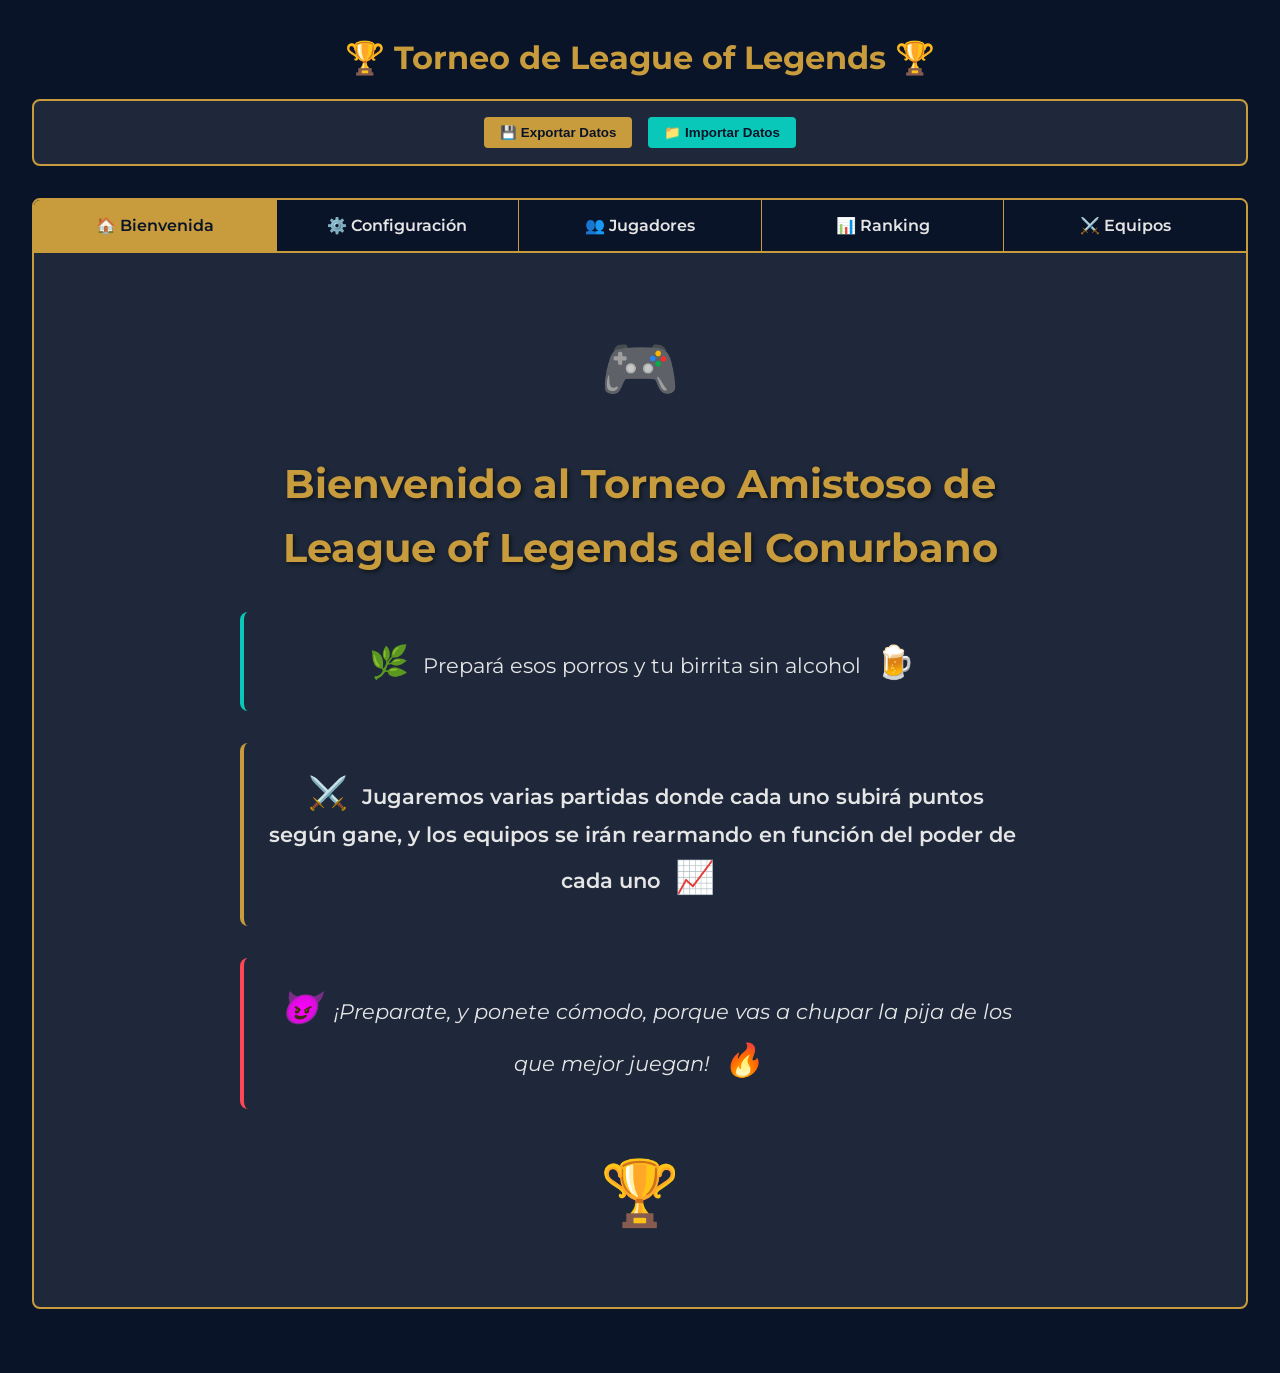
==== index.html @ f6925c89 "Initial commit - LoL Tournament project" ====
<!DOCTYPE html>
<html lang="es">
<head>
    <meta charset="UTF-8">
    <meta name="viewport" content="width=device-width, initial-scale=1.0">
    <title>Torneo LoL - Conurbano Edition</title>
    <link href="https://fonts.googleapis.com/css2?family=Montserrat:wght@400;600&display=swap" rel="stylesheet">
    <link rel="stylesheet" href="styles.css">
</head>
<body>
    <div class="container">
        <h1>🏆 Torneo de League of Legends 🏆</h1>

        <!-- Controles Globales de Datos -->
        <div class="global-controls">
            <button class="btn btn-export" onclick="exportData()">💾 Exportar Datos</button>
            <input type="file" id="importFile" accept=".json" style="display: none;" onchange="importData(event)">
            <button class="btn btn-import" onclick="document.getElementById('importFile').click()">📁 Importar Datos</button>
        </div>

        <!-- Sistema de Pestañas -->
        <div class="tabs-container">
            <div class="tabs-header">
                <button class="tab-button active" data-tab="welcome" onclick="switchTab('welcome')">
                    🏠 Bienvenida
                </button>
                <button class="tab-button" data-tab="config" onclick="switchTab('config')">
                    ⚙️ Configuración
                </button>
                <button class="tab-button" data-tab="players" onclick="switchTab('players')">
                    👥 Jugadores
                </button>
                <button class="tab-button" data-tab="ranking" onclick="switchTab('ranking')">
                    📊 Ranking
                </button>
                <button class="tab-button" data-tab="teams" onclick="switchTab('teams')">
                    ⚔️ Equipos
                </button>
            </div>

            <!-- Pestaña de Bienvenida -->
            <div id="welcome" class="tab-content active">
                <div class="welcome-container">
                    <div class="welcome-icon">🎮</div>
                    <h2 class="welcome-title">Bienvenido al Torneo Amistoso de League of Legends del Conurbano</h2>
                    
                    <div class="welcome-text">
                        <span class="welcome-emoji">🌿</span>
                        Prepará esos porros y tu birrita sin alcohol
                        <span class="welcome-emoji">🍺</span>
                    </div>
                    
                    <div class="welcome-text highlight">
                        <span class="welcome-emoji">⚔️</span>
                        Jugaremos varias partidas donde cada uno subirá puntos según gane, y los equipos se irán rearmando en función del poder de cada uno
                        <span class="welcome-emoji">📈</span>
                    </div>
                    
                    <div class="welcome-text warning">
                        <span class="welcome-emoji">😈</span>
                        ¡Preparate, y ponete cómodo, porque vas a chupar la pija de los que mejor juegan!
                        <span class="welcome-emoji">🔥</span>
                    </div>

                    <div class="welcome-icon">🏆</div>
                </div>
            </div>

            <!-- Pestaña de Configuración -->
            <div id="config" class="tab-content">
                <h2>Configuración de Puntos</h2>
                <div class="config-container">
                    <div class="config-section">
                        <h3>Puntos de Poder por Rango</h3>
                        <div class="config-grid" id="rankPointsConfig"></div>
                    </div>
                    <div class="config-section">
                        <h3>Puntos por Posición en Ranking</h3>
                        <div class="config-grid" id="victoryPointsConfig"></div>
                    </div>
                </div>
            </div>

            <!-- Pestaña de Jugadores -->
            <div id="players" class="tab-content">
                <h2>Administración de Jugadores</h2>
                <form class="player-form" id="playerForm">
                    <input type="text" id="playerName" placeholder="Nombre del jugador" required>
                    <select id="playerRank" required>
                        <option value="">Selecciona un rango</option>
                        <option value="Hierro">Hierro</option>
                        <option value="Bronce">Bronce</option>
                        <option value="Plata">Plata</option>
                        <option value="Oro">Oro</option>
                        <option value="Platino">Platino</option>
                        <option value="Esmeralda">Esmeralda</option>
                    </select>
                    <button type="submit">➕ Añadir Jugador</button>
                </form>
                <ul class="players-list" id="playersList"></ul>
            </div>

            <!-- Pestaña de Ranking -->
            <div id="ranking" class="tab-content">
                <h2>Ranking de Victorias</h2>
                <div id="rankingList"></div>
            </div>

            <!-- Pestaña de Equipos -->
            <div id="teams" class="tab-content">
                <h2>Creador de Equipos</h2>
                <div class="player-selection">
                    <h3>Selección de Jugadores</h3>
                    <table class="ranking-table">
                        <thead>
                            <tr>
                                <th>Jugador</th>
                                <th>Rango</th>
                                <th>Puntos de Poder</th>
                                <th>Acciones</th>
                            </tr>
                        </thead>
                        <tbody id="playerSelectionList"></tbody>
                    </table>
                </div>
                <div class="team-builder">
                    <div class="team-container team-blue">
                        <div class="team-header">
                            <h3>🔵 Equipo Azul</h3>
                            <span class="team-power" id="bluePower">0 puntos</span>
                        </div>
                        <ul class="team-players" id="blueTeamList"></ul>
                    </div>
                    <div class="team-container team-red">
                        <div class="team-header">
                            <h3>🔴 Equipo Rojo</h3>
                            <span class="team-power" id="redPower">0 puntos</span>
                        </div>
                        <ul class="team-players" id="redTeamList"></ul>
                    </div>
                </div>
                <div class="team-controls">
                    <button class="btn btn-victory-blue" onclick="declareVictory('blue')" id="blueVictoryBtn" disabled>
                        🏆 Victoria Equipo Azul
                    </button>
                    <button class="btn btn-victory-red" onclick="declareVictory('red')" id="redVictoryBtn" disabled>
                        🏆 Victoria Equipo Rojo
                    </button>
                </div>
            </div>
        </div>
    </div>

    <script src="app.js"></script>
</body>
</html>
---- styles.css ----
:root {
    --color-background: #0A1428;
    --color-container: #1E283A;
    --color-accent-gold: #C89B3C;
    --color-accent-cyan: #0AC8B9;
    --color-text: #E5E5E5;
}

* {
    margin: 0;
    padding: 0;
    box-sizing: border-box;
}

body {
    font-family: 'Montserrat', sans-serif;
    background-color: var(--color-background);
    color: var(--color-text);
    line-height: 1.6;
    padding: 2rem;
}

.container {
    max-width: 1400px;
    margin: 0 auto;
}

h1, h2 {
    color: var(--color-accent-gold);
    margin-bottom: 1rem;
    text-align: center;
}

/* Sistema de Pestañas */
.tabs-container {
    background-color: var(--color-container);
    border-radius: 8px;
    border: 2px solid var(--color-accent-gold);
    margin-bottom: 2rem;
    overflow: hidden;
}

.tabs-header {
    display: flex;
    background-color: var(--color-background);
    border-bottom: 2px solid var(--color-accent-gold);
}

.tab-button {
    flex: 1;
    padding: 1rem;
    background-color: transparent;
    border: none;
    color: var(--color-text);
    cursor: pointer;
    font-family: 'Montserrat', sans-serif;
    font-size: 1rem;
    font-weight: 600;
    transition: all 0.3s;
    border-right: 1px solid var(--color-accent-gold);
}

.tab-button:last-child {
    border-right: none;
}

.tab-button:hover {
    background-color: rgba(200, 155, 60, 0.1);
}

.tab-button.active {
    background-color: var(--color-accent-gold);
    color: var(--color-background);
}

.tab-content {
    display: none;
    padding: 2rem;
    animation: fadeIn 0.3s;
}

.tab-content.active {
    display: block;
}

@keyframes fadeIn {
    from { opacity: 0; }
    to { opacity: 1; }
}

/* Página de Bienvenida */
.welcome-container {
    text-align: center;
    max-width: 800px;
    margin: 0 auto;
}

.welcome-title {
    font-size: 2.5rem;
    color: var(--color-accent-gold);
    margin-bottom: 2rem;
    text-shadow: 2px 2px 4px rgba(0, 0, 0, 0.5);
}

.welcome-icon {
    font-size: 4rem;
    margin: 2rem 0;
}

.welcome-text {
    font-size: 1.3rem;
    margin: 2rem 0;
    padding: 1.5rem;
    background-color: var(--color-container);
    border-radius: 8px;
    border-left: 4px solid var(--color-accent-cyan);
}

.welcome-text.highlight {
    border-left-color: var(--color-accent-gold);
    font-weight: 600;
}

.welcome-text.warning {
    border-left-color: #ff4655;
    font-style: italic;
}

.welcome-emoji {
    font-size: 2rem;
    margin: 0 0.5rem;
}

/* Controles Globales */
.global-controls {
    display: flex;
    justify-content: center;
    gap: 1rem;
    margin-bottom: 2rem;
    padding: 1rem;
    background-color: var(--color-container);
    border-radius: 8px;
    border: 2px solid var(--color-accent-gold);
}

.btn-export {
    background-color: var(--color-accent-gold);
    color: var(--color-background);
    font-weight: 600;
}

.btn-import {
    background-color: var(--color-accent-cyan);
    color: var(--color-background);
    font-weight: 600;
}

.section {
    background-color: var(--color-container);
    padding: 2rem;
    margin-bottom: 2rem;
    border-radius: 8px;
    border: 1px solid var(--color-accent-gold);
}

/* Formulario de jugadores */
.player-form {
    display: flex;
    gap: 1rem;
    margin-bottom: 2rem;
    flex-wrap: wrap;
}

.player-form input,
.player-form select,
.player-form button {
    padding: 0.5rem 1rem;
    border: 1px solid var(--color-accent-cyan);
    background-color: var(--color-background);
    color: var(--color-text);
    border-radius: 4px;
}

.player-form button {
    background-color: var(--color-accent-cyan);
    color: var(--color-background);
    cursor: pointer;
    transition: opacity 0.3s;
}

.player-form button:hover {
    opacity: 0.9;
}

/* Lista de jugadores */
.rank-display {
    cursor: pointer;
    padding: 0.2rem 0.5rem;
    border-radius: 4px;
    color: var(--color-background);
    font-weight: 600;
    text-shadow: 0 1px 2px rgba(0, 0, 0, 0.5);
}

.rank-display:hover {
    opacity: 0.85;
    transform: scale(1.05);
}

/* Colores por Rango (basados en LoL) */
.rank-display.rank-hierro,
.ranking-table .rank-hierro {
    background: linear-gradient(135deg, #4a4a4a, #2a2a2a);
    color: #8b8b8b;
}

.rank-display.rank-bronce,
.ranking-table .rank-bronce {
    background: linear-gradient(135deg, #8b5a3c, #6d4c41);
    color: #ffffff;
}

.rank-display.rank-plata,
.ranking-table .rank-plata {
    background: linear-gradient(135deg, #b8c5d6, #7f8c9e);
    color: #1a1a2e;
}

.rank-display.rank-oro,
.ranking-table .rank-oro {
    background: linear-gradient(135deg, #f4c542, #d4a82a);
    color: #1a1a2e;
}

.rank-display.rank-platino,
.ranking-table .rank-platino {
    background: linear-gradient(135deg, #4fd3c1, #2eb09e);
    color: #0a1428;
}

.rank-display.rank-esmeralda,
.ranking-table .rank-esmeralda {
    background: linear-gradient(135deg, #00d4aa, #00b894);
    color: #0a1428;
    box-shadow: 0 0 10px rgba(0, 212, 170, 0.5);
}

.rank-select {
    padding: 0.2rem 0.5rem;
    border: 1px solid var(--color-accent-cyan);
    background-color: var(--color-background);
    color: var(--color-text);
    border-radius: 4px;
}

.players-list {
    list-style: none;
}

.player-item {
    display: flex;
    justify-content: space-between;
    align-items: center;
    padding: 1rem;
    margin-bottom: 0.5rem;
    background-color: var(--color-background);
    border-radius: 4px;
}

.player-info {
    display: flex;
    gap: 1rem;
    align-items: center;
}

.player-actions {
    display: flex;
    gap: 0.5rem;
}

.btn {
    padding: 0.5rem 1rem;
    border: none;
    border-radius: 4px;
    cursor: pointer;
    transition: opacity 0.3s;
}

.btn-delete {
    background-color: #ff4655;
    color: white;
}

.btn-edit {
    background-color: var(--color-accent-gold);
    color: var(--color-background);
}

.btn:hover {
    opacity: 0.9;
}

.ranking-table {
    width: 100%;
    border-collapse: collapse;
    margin-top: 1rem;
}

.ranking-table th,
.ranking-table td {
    padding: 0.8rem;
    text-align: left;
    border-bottom: 1px solid var(--color-accent-gold);
}

.ranking-table th {
    background-color: var(--color-background);
    color: var(--color-accent-gold);
}

.ranking-table tr:hover {
    background-color: rgba(10, 200, 185, 0.1);
}

.power-points {
    color: var(--color-accent-cyan);
    font-weight: bold;
}

/* Estilos para el Creador de Equipos */
.team-builder {
    display: grid;
    grid-template-columns: 1fr 1fr;
    gap: 2rem;
}

.team-container {
    background-color: var(--color-background);
    padding: 1rem;
    border-radius: 8px;
    min-height: 300px;
}

.team-blue {
    border: 2px solid #0AC8B9;
}

.team-red {
    border: 2px solid #ff4655;
}

.team-header {
    display: flex;
    justify-content: space-between;
    align-items: center;
    margin-bottom: 1rem;
    padding-bottom: 0.5rem;
    border-bottom: 1px solid var(--color-accent-gold);
}

.team-header h3 {
    margin: 0;
}

.team-power {
    font-weight: bold;
    color: var(--color-accent-cyan);
}

.team-players {
    list-style: none;
}

.team-player {
    display: flex;
    justify-content: space-between;
    align-items: center;
    padding: 0.8rem;
    margin-bottom: 0.5rem;
    background-color: var(--color-container);
    border-radius: 4px;
}

.team-player-info {
    display: flex;
    align-items: center;
    gap: 0.8rem;
}

.team-player-info .rank-display {
    font-size: 0.85rem;
    padding: 0.3rem 0.6rem;
}

.team-player-info .power-points {
    font-size: 0.9rem;
}

.player-selection {
    margin-bottom: 2rem;
}

.player-selection .btn-add-blue {
    background-color: #0AC8B9;
    color: var(--color-background);
}

.player-selection .btn-add-red {
    background-color: #ff4655;
    color: var(--color-background);
}

.team-controls {
    display: flex;
    justify-content: center;
    gap: 1rem;
    margin-top: 2rem;
}

.btn-victory-blue {
    background-color: #0AC8B9;
    color: var(--color-background);
}

.btn-victory-red {
    background-color: #ff4655;
    color: var(--color-background);
}

.btn[disabled] {
    opacity: 0.5;
    cursor: not-allowed;
}

/* Estilos para Configuración */
.config-container {
    display: grid;
    grid-template-columns: 1fr 1fr;
    gap: 2rem;
}

.config-section h3 {
    color: var(--color-accent-cyan);
    margin-bottom: 1rem;
    font-size: 1.1rem;
}

.config-grid {
    display: flex;
    flex-direction: column;
    gap: 0.8rem;
}

.config-item {
    display: grid;
    grid-template-columns: 1fr 1fr;
    gap: 1rem;
    align-items: center;
    padding: 0.5rem;
    background-color: var(--color-background);
    border-radius: 4px;
}

.config-item label {
    color: var(--color-text);
}

.config-item input {
    padding: 0.4rem;
    border: 1px solid var(--color-accent-cyan);
    background-color: var(--color-container);
    color: var(--color-text);
    border-radius: 4px;
    text-align: center;
}

@media (max-width: 768px) {
    .config-container {
        grid-template-columns: 1fr;
    }
    
    .tabs-header {
        flex-direction: column;
    }
    
    .tab-button {
        border-right: none;
        border-bottom: 1px solid var(--color-accent-gold);
    }
    
    .team-builder {
        grid-template-columns: 1fr;
    }
}
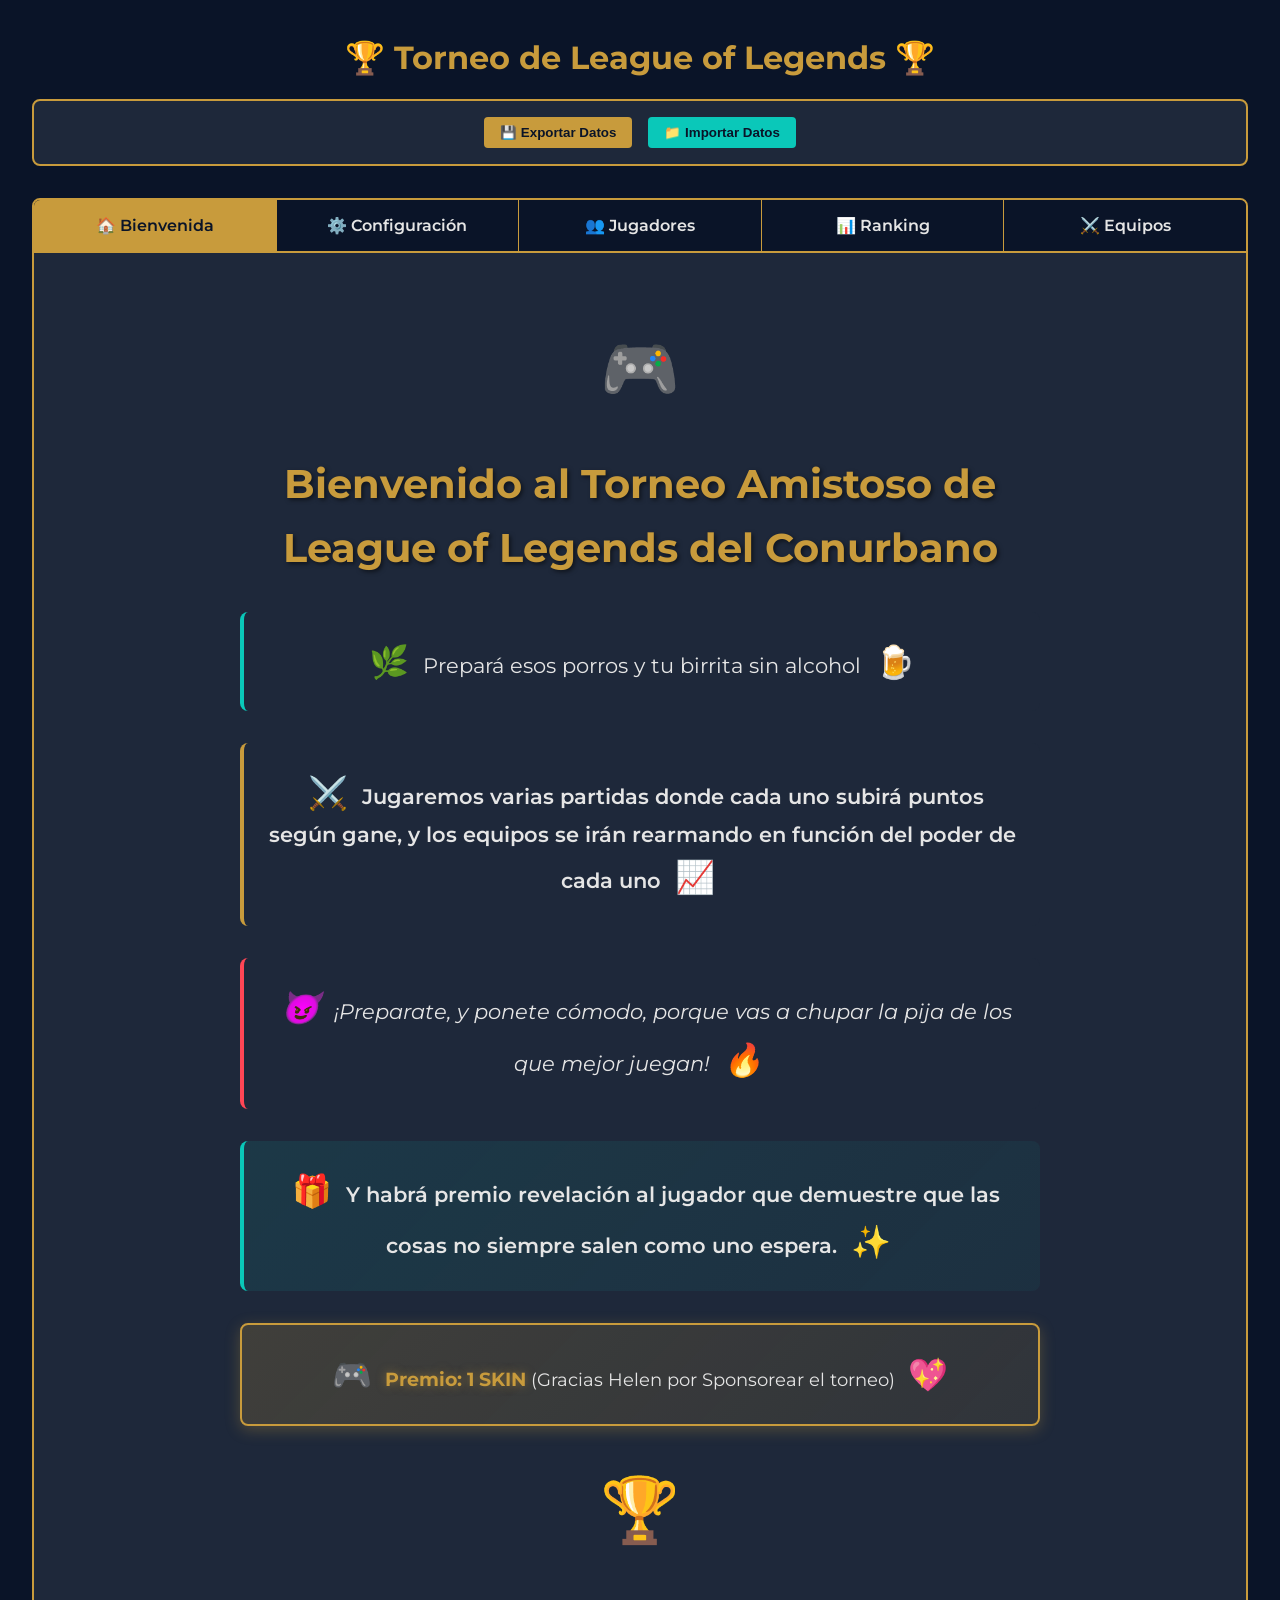
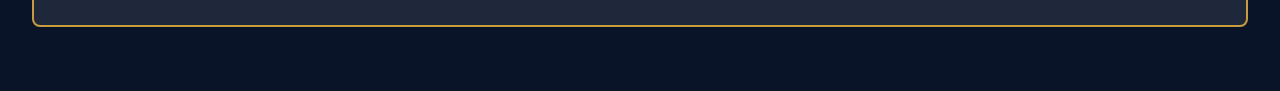
==== commit c82abdd9: "Add premio" ====
--- a/index.html
+++ b/index.html
@@ -10,6 +10,9 @@
 <body>
     <div class="container">
         <h1>🏆 Torneo de League of Legends 🏆</h1>
+
+        <!-- Sistema de Notificaciones -->
+        <div id="notification-container" class="notification-container"></div>
 
         <!-- Controles Globales de Datos -->
         <div class="global-controls">
@@ -62,20 +65,33 @@
                         <span class="welcome-emoji">🔥</span>
                     </div>
 
+                    <div class="welcome-text surprise">
+                        <span class="welcome-emoji">🎁</span>
+                        Y habrá premio revelación al jugador que demuestre que las cosas no siempre salen como uno espera.
+                        <span class="welcome-emoji">✨</span>
+                    </div>
+
+                    <div class="welcome-text sponsor">
+                        <span class="welcome-emoji">🎮</span>
+                        <strong>Premio: 1 SKIN</strong> (Gracias Helen por Sponsorear el torneo)
+                        <span class="welcome-emoji">💖</span>
+                    </div>
+
                     <div class="welcome-icon">🏆</div>
                 </div>
             </div>
 
             <!-- Pestaña de Configuración -->
             <div id="config" class="tab-content">
-                <h2>Configuración de Puntos</h2>
+                <h2>⚙️ Configuración</h2>
                 <div class="config-container">
                     <div class="config-section">
-                        <h3>Puntos de Poder por Rango</h3>
+                        <h3>🎯 Configuración de Puntos de Poder</h3>
+                        <h4>💎 Puntos de poder por Rango</h4>
                         <div class="config-grid" id="rankPointsConfig"></div>
                     </div>
                     <div class="config-section">
-                        <h3>Puntos por Posición en Ranking</h3>
+                        <h4>🏆 Puntos de poder según posición en el Ranking</h4>
                         <div class="config-grid" id="victoryPointsConfig"></div>
                     </div>
                 </div>
@@ -94,6 +110,10 @@
                         <option value="Oro">Oro</option>
                         <option value="Platino">Platino</option>
                         <option value="Esmeralda">Esmeralda</option>
+                        <option value="Diamante">Diamante</option>
+                        <option value="Maestro">Maestro</option>
+                        <option value="Gran Maestro">Gran Maestro</option>
+                        <option value="Aspirante">Aspirante</option>
                     </select>
                     <button type="submit">➕ Añadir Jugador</button>
                 </form>
@@ -139,6 +159,14 @@
                         <ul class="team-players" id="redTeamList"></ul>
                     </div>
                 </div>
+                <div class="auto-team-controls">
+                    <button class="btn btn-auto-team" onclick="generateBalancedTeams()" id="autoTeamBtn">
+                        🎲 Armar Equipos Automáticamente
+                    </button>
+                    <button class="btn btn-clear-teams" onclick="clearTeams()">
+                        🗑️ Limpiar Equipos
+                    </button>
+                </div>
                 <div class="team-controls">
                     <button class="btn btn-victory-blue" onclick="declareVictory('blue')" id="blueVictoryBtn" disabled>
                         🏆 Victoria Equipo Azul
--- a/styles.css
+++ b/styles.css
@@ -31,6 +31,69 @@
     text-align: center;
 }
 
+/* Sistema de Notificaciones */
+.notification-container {
+    position: fixed;
+    top: 20px;
+    right: 20px;
+    z-index: 1000;
+    display: flex;
+    flex-direction: column;
+    gap: 10px;
+}
+
+.notification {
+    background: linear-gradient(135deg, var(--color-container), var(--color-background));
+    border: 2px solid var(--color-accent-cyan);
+    border-radius: 8px;
+    padding: 1rem 1.5rem;
+    color: var(--color-text);
+    min-width: 300px;
+    max-width: 400px;
+    box-shadow: 0 4px 20px rgba(0, 0, 0, 0.3);
+    transform: translateX(100%);
+    opacity: 0;
+    transition: all 0.3s ease;
+    display: flex;
+    align-items: center;
+    gap: 0.8rem;
+}
+
+.notification.show {
+    transform: translateX(0);
+    opacity: 1;
+}
+
+.notification.success {
+    border-color: var(--color-accent-gold);
+    background: linear-gradient(135deg, rgba(200, 155, 60, 0.2), var(--color-container));
+}
+
+.notification.info {
+    border-color: var(--color-accent-cyan);
+    background: linear-gradient(135deg, rgba(10, 200, 185, 0.2), var(--color-container));
+}
+
+.notification-icon {
+    font-size: 1.5rem;
+    flex-shrink: 0;
+}
+
+.notification-content {
+    flex: 1;
+}
+
+.notification-title {
+    font-weight: bold;
+    margin-bottom: 0.3rem;
+    color: var(--color-accent-gold);
+}
+
+.notification-message {
+    font-size: 0.9rem;
+    line-height: 1.4;
+}
+
 /* Sistema de Pestañas */
 .tabs-container {
     background-color: var(--color-container);
@@ -126,6 +189,38 @@
     font-style: italic;
 }
 
+.welcome-text.surprise {
+    border-left-color: var(--color-accent-cyan);
+    background: linear-gradient(135deg, rgba(10, 200, 185, 0.1), rgba(10, 200, 185, 0.05));
+    font-weight: 600;
+    animation: glow 2s ease-in-out infinite alternate;
+}
+
+.welcome-text.sponsor {
+    border-left-color: var(--color-accent-gold);
+    background: linear-gradient(135deg, rgba(200, 155, 60, 0.2), rgba(200, 155, 60, 0.1));
+    font-size: 1.1rem;
+    text-align: center;
+    border-radius: 8px;
+    border: 2px solid var(--color-accent-gold);
+    box-shadow: 0 4px 15px rgba(200, 155, 60, 0.3);
+}
+
+.welcome-text.sponsor strong {
+    color: var(--color-accent-gold);
+    font-size: 1.2rem;
+    text-shadow: 0 0 10px rgba(200, 155, 60, 0.5);
+}
+
+@keyframes glow {
+    from {
+        box-shadow: 0 0 5px rgba(10, 200, 185, 0.3);
+    }
+    to {
+        box-shadow: 0 0 15px rgba(10, 200, 185, 0.6);
+    }
+}
+
 .welcome-emoji {
     font-size: 2rem;
     margin: 0 0.5rem;
@@ -181,6 +276,16 @@
     border-radius: 4px;
 }
 
+.player-form select option {
+    background-color: var(--color-background);
+    color: var(--color-text);
+    padding: 0.5rem;
+}
+
+.player-form select option:hover {
+    background-color: var(--color-container);
+}
+
 .player-form button {
     background-color: var(--color-accent-cyan);
     color: var(--color-background);
@@ -245,12 +350,51 @@
     box-shadow: 0 0 10px rgba(0, 212, 170, 0.5);
 }
 
+.rank-display.rank-diamante,
+.ranking-table .rank-diamante {
+    background: linear-gradient(135deg, #b9f2ff, #85c9f0);
+    color: #0a1428;
+    box-shadow: 0 0 10px rgba(185, 242, 255, 0.5);
+}
+
+.rank-display.rank-maestro,
+.ranking-table .rank-maestro {
+    background: linear-gradient(135deg, #8e44ad, #6c3483);
+    color: #ffffff;
+    box-shadow: 0 0 10px rgba(142, 68, 173, 0.5);
+}
+
+.rank-display.rank-gran-maestro,
+.ranking-table .rank-gran-maestro {
+    background: linear-gradient(135deg, #e74c3c, #c0392b);
+    color: #ffffff;
+    box-shadow: 0 0 15px rgba(231, 76, 60, 0.6);
+}
+
+.rank-display.rank-aspirante,
+.ranking-table .rank-aspirante {
+    background: linear-gradient(135deg, #f1c40f, #f39c12);
+    color: #0a1428;
+    box-shadow: 0 0 20px rgba(241, 196, 15, 0.8);
+    border: 2px solid #f39c12;
+}
+
 .rank-select {
     padding: 0.2rem 0.5rem;
     border: 1px solid var(--color-accent-cyan);
     background-color: var(--color-background);
     color: var(--color-text);
     border-radius: 4px;
+}
+
+.rank-select option {
+    background-color: var(--color-background);
+    color: var(--color-text);
+    padding: 0.3rem;
+}
+
+.rank-select option:hover {
+    background-color: var(--color-container);
 }
 
 .players-list {
@@ -410,6 +554,63 @@
     color: var(--color-background);
 }
 
+.auto-team-controls {
+    display: flex;
+    justify-content: center;
+    gap: 1rem;
+    margin-top: 1.5rem;
+    margin-bottom: 1rem;
+}
+
+.btn-auto-team {
+    background: linear-gradient(135deg, var(--color-accent-gold), #e6b800);
+    color: var(--color-background);
+    font-weight: bold;
+    padding: 0.8rem 1.5rem;
+    border: none;
+    border-radius: 8px;
+    cursor: pointer;
+    transition: all 0.3s;
+    font-size: 1rem;
+    box-shadow: 0 4px 15px rgba(200, 155, 60, 0.3);
+}
+
+.btn-auto-team:hover {
+    transform: translateY(-2px);
+    box-shadow: 0 6px 20px rgba(200, 155, 60, 0.4);
+    background: linear-gradient(135deg, #e6b800, var(--color-accent-gold));
+}
+
+.btn-auto-team:disabled {
+    background: #666;
+    color: #999;
+    cursor: not-allowed;
+    transform: none;
+    box-shadow: none;
+}
+
+.btn-auto-team:disabled:hover {
+    transform: none;
+    box-shadow: none;
+    background: #666;
+}
+
+.btn-clear-teams {
+    background-color: #ff6b6b;
+    color: white;
+    border: none;
+    padding: 0.8rem 1.5rem;
+    border-radius: 8px;
+    cursor: pointer;
+    transition: all 0.3s;
+    font-size: 1rem;
+}
+
+.btn-clear-teams:hover {
+    background-color: #ff5252;
+    transform: translateY(-2px);
+}
+
 .team-controls {
     display: flex;
     justify-content: center;
@@ -440,9 +641,18 @@
 }
 
 .config-section h3 {
+    color: var(--color-accent-gold);
+    margin-bottom: 1rem;
+    font-size: 1.3rem;
+    text-align: center;
+}
+
+.config-section h4 {
     color: var(--color-accent-cyan);
     margin-bottom: 1rem;
     font-size: 1.1rem;
+    border-left: 3px solid var(--color-accent-cyan);
+    padding-left: 1rem;
 }
 
 .config-grid {
@@ -452,31 +662,110 @@
 }
 
 .config-item {
-    display: grid;
-    grid-template-columns: 1fr 1fr;
+    display: flex;
+    justify-content: space-between;
+    align-items: center;
+    padding: 1rem;
+    background-color: var(--color-background);
+    border-radius: 8px;
+    border: 1px solid rgba(200, 155, 60, 0.2);
+    transition: all 0.2s;
     gap: 1rem;
-    align-items: center;
-    padding: 0.5rem;
-    background-color: var(--color-background);
-    border-radius: 4px;
-}
-
-.config-item label {
-    color: var(--color-text);
-}
-
-.config-item input {
-    padding: 0.4rem;
+}
+
+.config-item:hover {
+    border-color: var(--color-accent-gold);
+    box-shadow: 0 2px 8px rgba(200, 155, 60, 0.1);
+}
+
+.config-label {
+    color: var(--color-text);
+    font-weight: 600;
+    font-size: 0.95rem;
+    flex: 1;
+}
+
+.input-controls {
+    display: flex;
+    align-items: center;
+    background-color: var(--color-container);
+    border-radius: 6px;
     border: 1px solid var(--color-accent-cyan);
-    background-color: var(--color-container);
-    color: var(--color-text);
-    border-radius: 4px;
+    overflow: hidden;
+    min-width: 120px;
+}
+
+.control-btn {
+    background-color: var(--color-accent-cyan);
+    color: var(--color-background);
+    border: none;
+    width: 32px;
+    height: 32px;
+    display: flex;
+    align-items: center;
+    justify-content: center;
+    cursor: pointer;
+    font-weight: bold;
+    font-size: 1.1rem;
+    transition: all 0.2s;
+    flex-shrink: 0;
+}
+
+.control-btn:hover {
+    background-color: var(--color-accent-gold);
+}
+
+.control-btn:active {
+    transform: scale(0.95);
+}
+
+.input-controls input {
+    flex: 1;
+    padding: 0.5rem 0.3rem;
+    border: none;
+    background-color: transparent;
+    color: var(--color-text);
     text-align: center;
+    font-weight: 600;
+    font-size: 0.9rem;
+    min-width: 0;
+}
+
+.input-controls input:focus {
+    outline: none;
+    background-color: rgba(10, 200, 185, 0.1);
 }
 
 @media (max-width: 768px) {
+    .notification-container {
+        top: 10px;
+        right: 10px;
+        left: 10px;
+    }
+    
+    .notification {
+        min-width: auto;
+        max-width: none;
+    }
+    
     .config-container {
         grid-template-columns: 1fr;
+    }
+    
+    .config-item {
+        flex-direction: column;
+        align-items: stretch;
+        text-align: center;
+        gap: 0.8rem;
+    }
+    
+    .config-label {
+        text-align: center;
+    }
+    
+    .input-controls {
+        align-self: center;
+        min-width: 140px;
     }
     
     .tabs-header {
